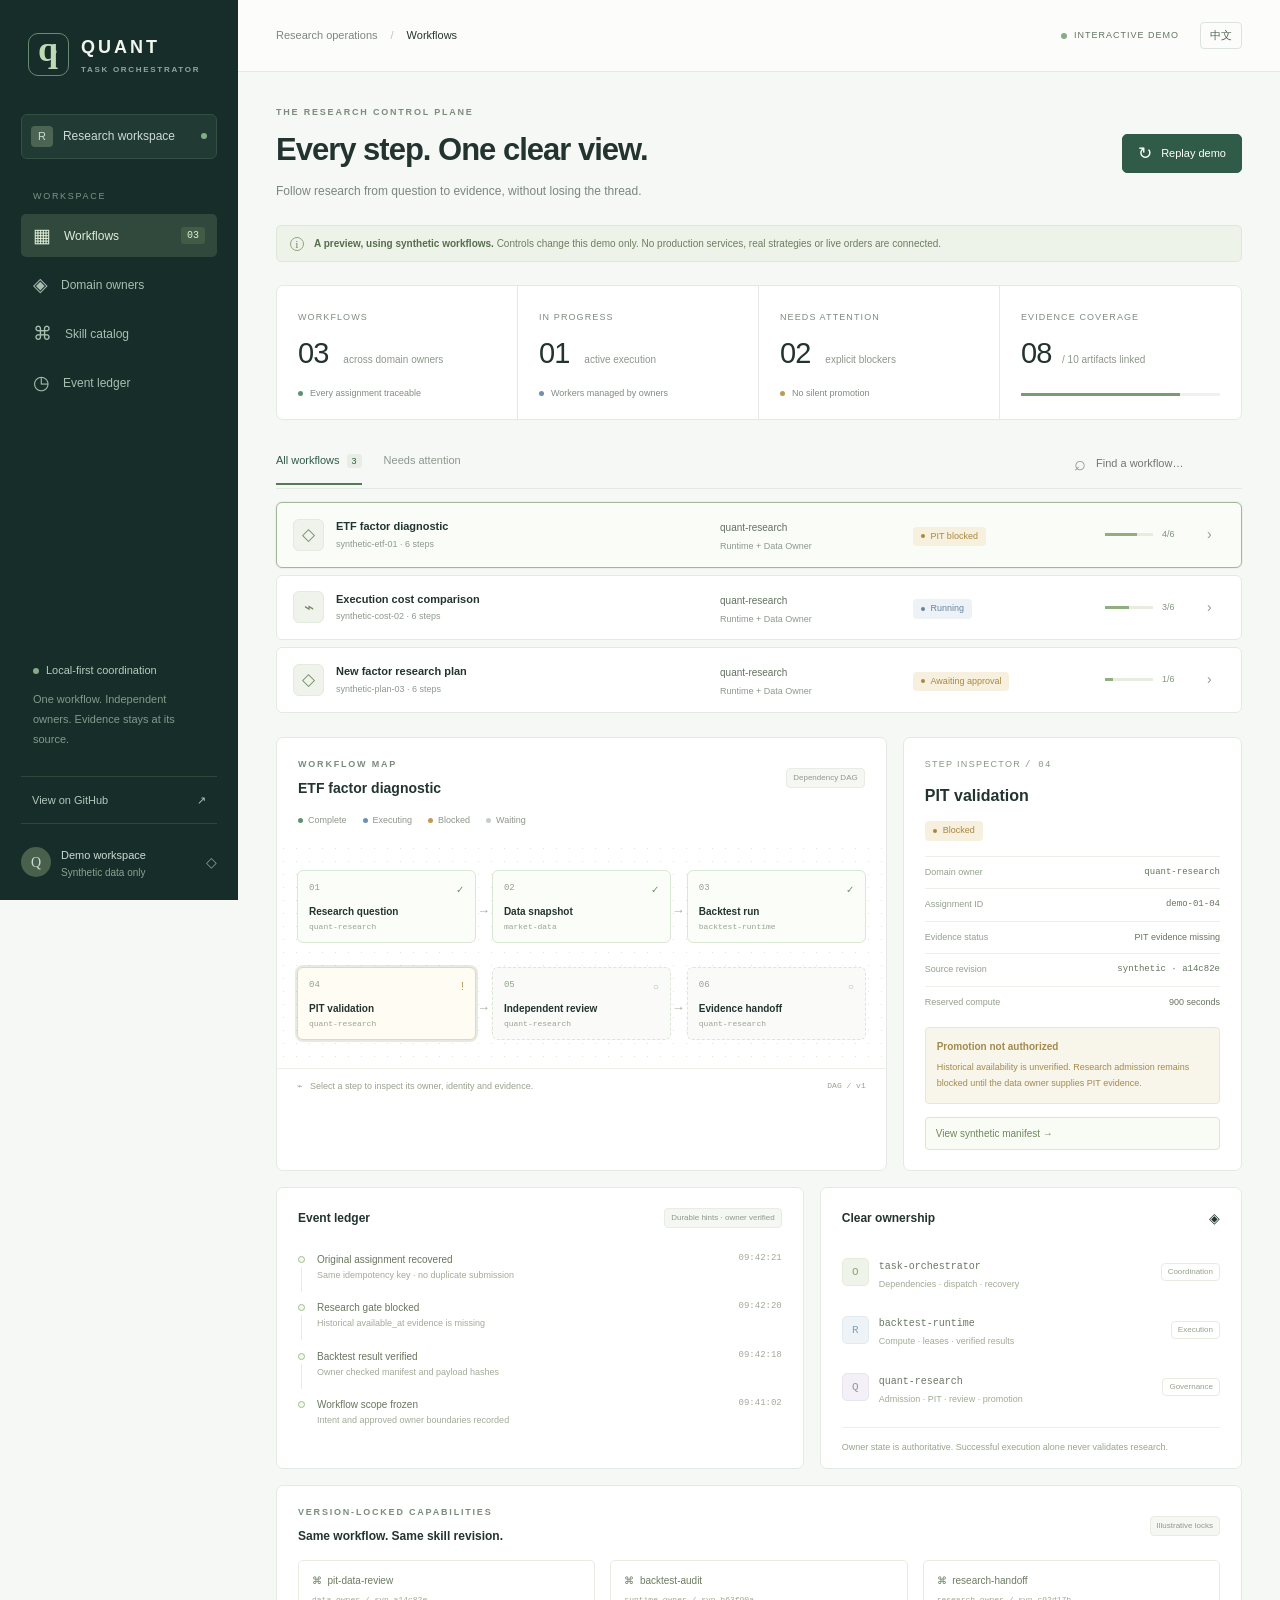
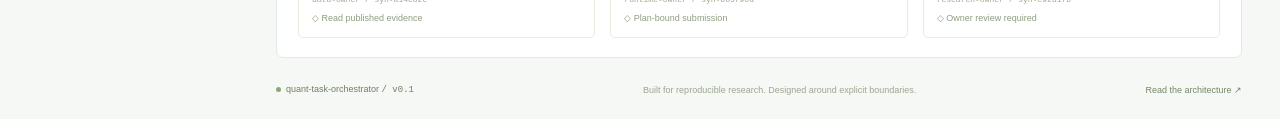
==== site/index.html @ dae25fa4 "feat: add owner-aware research workflow coordinator and interactive demo" ====
<!doctype html>
<html lang="en">
  <head>
    <meta charset="utf-8" />
    <meta name="viewport" content="width=device-width, initial-scale=1" />
    <meta
      name="description"
      content="A synthetic interactive demo of owner-aware quantitative research workflow coordination."
    />
    <title>Quant Task Orchestrator · Research Operations</title>
    <link rel="icon" href="favicon.svg" type="image/svg+xml" />
    <link rel="stylesheet" href="styles.css" />
    <script src="locales.js" defer></script>
    <script src="demo-data.js" defer></script>
    <script src="app.js" defer></script>
  </head>
  <body>
    <a class="skip" href="#main" data-i18n="skip">Skip to workflows</a>
    <aside class="sidebar">
      <a class="brand" href="./"
        ><span class="brand-icon">q<span>·</span></span
        ><span>QUANT<span class="brand-sub">TASK ORCHESTRATOR</span></span></a
      >
      <div class="workspace">
        <span class="workspace-icon">R</span>
        <div data-i18n="workspace">Research workspace</div>
        <span class="tiny-dot"></span>
      </div>
      <div class="nav-label" data-i18n="workspaceLabel">WORKSPACE</div>
      <nav aria-label="Workspace">
        <a class="nav-item active" href="#workflows"
          ><span>▦</span><span data-i18n="workflows">Workflows</span
          ><span class="nav-count">03</span></a
        ><a class="nav-item" href="#owners"
          ><span>◈</span><span data-i18n="owners">Domain owners</span></a
        ><a class="nav-item" href="#skills"
          ><span>⌘</span><span data-i18n="skills">Skill catalog</span></a
        ><a class="nav-item" href="#activity"
          ><span>◷</span><span data-i18n="activity">Event ledger</span></a
        >
      </nav>
      <div class="sidebar-note">
        <span class="status-dot"></span
        ><span data-i18n="localFirst">Local-first coordination</span>
        <p data-i18n="boundary">
          One workflow. Independent owners. Evidence stays at its source.
        </p>
      </div>
      <a
        class="source-link"
        href="https://github.com/runchengxie/quant-task-orchestrator"
        target="_blank"
        rel="noopener"
        ><span data-i18n="source">View on GitHub</span><span>↗</span></a
      >
      <div class="profile">
        <span class="avatar">Q</span>
        <div>
          <strong data-i18n="demoWorkspace">Demo workspace</strong
          ><small data-i18n="syntheticOnly">Synthetic data only</small>
        </div>
        <span>◇</span>
      </div>
    </aside>
    <main id="main">
      <header class="topbar">
        <div>
          <span class="breadcrumb" data-i18n="researchOps"
            >Research operations</span
          ><span class="separator">/</span
          ><span data-i18n="workflows">Workflows</span>
        </div>
        <div class="top-actions">
          <span class="demo-pill"
            ><span class="status-dot"></span
            ><span data-i18n="interactiveDemo">INTERACTIVE DEMO</span></span
          ><button id="language" class="language" aria-label="Switch language">
            中文
          </button>
        </div>
      </header>
      <div class="content">
        <section class="page-heading">
          <div>
            <div class="eyebrow" data-i18n="controlPlane">
              THE RESEARCH CONTROL PLANE
            </div>
            <h1 data-i18n="heading">Every step. One clear view.</h1>
            <p data-i18n="subtitle">
              Follow research from question to evidence, without losing the
              thread.
            </p>
          </div>
          <button id="replay" class="primary">
            <span>↻</span> <span data-i18n="replay">Replay demo</span>
          </button>
        </section>
        <div class="notice">
          <span class="notice-icon">i</span>
          <p>
            <strong data-i18n="demoNotice"
              >A preview, using synthetic workflows.</strong
            >
            <span data-i18n="demoExplanation"
              >Controls change this demo only. No production services, real
              strategies or live orders are connected.</span
            >
          </p>
        </div>
        <section class="metrics" aria-label="Workflow overview">
          <article>
            <span data-i18n="totalWorkflows">WORKFLOWS</span>
            <div>
              03 <small data-i18n="acrossOwners">across domain owners</small>
            </div>
            <div class="metric-line">
              <i class="teal"></i
              ><span data-i18n="tracked">Every assignment traceable</span>
            </div>
          </article>
          <article>
            <span data-i18n="running">IN PROGRESS</span>
            <div id="running-count">
              01 <small data-i18n="activeExecution">active execution</small>
            </div>
            <div class="metric-line">
              <i class="blue"></i
              ><span data-i18n="ownerManaged">Workers managed by owners</span>
            </div>
          </article>
          <article>
            <span data-i18n="needsAttention">NEEDS ATTENTION</span>
            <div id="attention-count">
              02 <small data-i18n="explicitBlockers">explicit blockers</small>
            </div>
            <div class="metric-line">
              <i class="amber"></i
              ><span data-i18n="noSilent">No silent promotion</span>
            </div>
          </article>
          <article>
            <span data-i18n="evidenceLinks">EVIDENCE COVERAGE</span>
            <div>
              08<small>
                / 10
                <span data-i18n="linkedArtifacts">artifacts linked</span></small
              >
            </div>
            <div class="mini-progress"><span></span></div>
          </article>
        </section>
        <section id="workflows" class="workflow-section">
          <div class="section-heading">
            <div class="tabs">
              <button class="tab active" data-filter="all">
                <span data-i18n="allWorkflows">All workflows</span
                ><b>3</b></button
              ><button
                class="tab"
                data-filter="attention"
                data-i18n="attention"
              >
                Needs attention
              </button>
            </div>
            <label class="search"
              ><span>⌕</span
              ><input
                id="search"
                type="search"
                data-placeholder="search"
                placeholder="Find a workflow…"
                aria-label="Find a workflow"
            /></label>
          </div>
          <div id="workflow-list" class="workflow-list"></div>
        </section>
        <section class="detail-grid" aria-label="Selected workflow">
          <article class="panel graph-panel">
            <div class="panel-heading">
              <div>
                <div class="eyebrow" data-i18n="workflowMap">WORKFLOW MAP</div>
                <h2 id="map-title"></h2>
              </div>
              <span class="subtle-tag" data-i18n="dependencyDag"
                >Dependency DAG</span
              >
            </div>
            <div class="graph-legend">
              <span
                ><i class="teal"></i
                ><span data-i18n="complete">Complete</span></span
              ><span
                ><i class="blue"></i
                ><span data-i18n="executing">Executing</span></span
              ><span
                ><i class="amber"></i
                ><span data-i18n="blocked">Blocked</span></span
              ><span
                ><i class="gray"></i
                ><span data-i18n="waiting">Waiting</span></span
              >
            </div>
            <div id="graph" class="graph"></div>
            <div class="graph-footer">
              <span>⌁</span>
              <p data-i18n="mapHint">
                Select a step to inspect its owner, identity and evidence.
              </p>
              <span class="mono">DAG / v1</span>
            </div>
          </article>
          <article
            id="step-detail"
            class="panel inspector"
            aria-live="polite"
          ></article>
        </section>
        <section class="bottom-grid">
          <article id="activity" class="panel ledger">
            <div class="panel-heading">
              <h2 data-i18n="recentEvents">Event ledger</h2>
              <span class="subtle-tag" data-i18n="durableHints"
                >Durable hints · owner verified</span
              >
            </div>
            <div id="events"></div>
          </article>
          <article id="owners" class="panel owner-panel">
            <div class="panel-heading">
              <h2 data-i18n="ownership">Clear ownership</h2>
              <span>◈</span>
            </div>
            <div class="owner">
              <span class="owner-icon">O</span>
              <div>
                <strong>task-orchestrator</strong
                ><small data-i18n="orchestratorRole"
                  >Dependencies · dispatch · recovery</small
                >
              </div>
              <span class="owner-badge" data-i18n="coordination"
                >Coordination</span
              >
            </div>
            <div class="owner">
              <span class="owner-icon blue-icon">R</span>
              <div>
                <strong>backtest-runtime</strong
                ><small data-i18n="runtimeRole"
                  >Compute · leases · verified results</small
                >
              </div>
              <span class="owner-badge" data-i18n="execution">Execution</span>
            </div>
            <div class="owner">
              <span class="owner-icon purple-icon">Q</span>
              <div>
                <strong>quant-research</strong
                ><small data-i18n="researchRole"
                  >Admission · PIT · review · promotion</small
                >
              </div>
              <span class="owner-badge" data-i18n="governance">Governance</span>
            </div>
            <p class="owner-footnote" data-i18n="ownerTruth">
              Owner state is authoritative. Successful execution alone never
              validates research.
            </p>
          </article>
        </section>
        <section id="skills" class="panel skill-panel">
          <div class="panel-heading">
            <div>
              <div class="eyebrow" data-i18n="versionLocked">
                VERSION-LOCKED CAPABILITIES
              </div>
              <h2 data-i18n="skillTitle">
                Same workflow. Same skill revision.
              </h2>
            </div>
            <span class="subtle-tag" data-i18n="syntheticLocks"
              >Illustrative locks</span
            >
          </div>
          <div id="skill-list" class="skill-list"></div>
        </section>
        <footer>
          <span
            ><span class="footer-dot"></span>quant-task-orchestrator
            <span class="mono">/ v0.1</span></span
          ><span data-i18n="footer"
            >Built for reproducible research. Designed around explicit
            boundaries.</span
          ><a
            href="https://github.com/runchengxie/quant-task-orchestrator/blob/main/docs/architecture.md"
            data-i18n="readArchitecture"
            >Read the architecture ↗</a
          >
        </footer>
      </div>
    </main>
    <div id="toast" class="toast" role="status" aria-live="polite"></div>
  </body>
</html>
---- site/styles.css ----
:root {
  --ink: #233430;
  --muted: #7b8681;
  --line: #e5e9e5;
  --green: #34705e;
  --pale: #edf5ee;
  --amber: #a87828;
  --blue: #4d7da0;
  --sidebar: #172d29;
}
* {
  box-sizing: border-box;
}
html {
  scroll-behavior: smooth;
  scroll-padding-top: 30px;
}
body {
  margin: 0;
  background: #f6f8f5;
  color: var(--ink);
  font:
    14px/1.5 -apple-system,
    BlinkMacSystemFont,
    "Segoe UI",
    sans-serif;
}
button,
input {
  font: inherit;
}
button,
a,
input {
  outline-offset: 4px;
}
button {
  cursor: pointer;
}
a {
  color: inherit;
  text-decoration: none;
}
.skip {
  position: absolute;
  left: 10px;
  top: -100px;
  z-index: 20;
  background: white;
  padding: 10px;
}
.skip:focus {
  top: 10px;
}
.sidebar {
  position: fixed;
  inset: 0 auto 0 0;
  width: 238px;
  background: var(--sidebar);
  color: #cedbd5;
  padding: 33px 21px 0;
  display: flex;
  flex-direction: column;
}
.brand {
  display: flex;
  gap: 12px;
  align-items: center;
  margin: 0 7px 38px;
  font-size: 18px;
  font-weight: 650;
  letter-spacing: 3px;
  color: #f1f5ee;
}
.brand-icon {
  border: 1px solid #668b72;
  border-radius: 10px;
  width: 41px;
  height: 43px;
  font-family: Georgia, serif;
  font-size: 36px;
  line-height: 31px;
  text-align: center;
  color: #bddab7;
  letter-spacing: -7px;
  padding-right: 8px;
}
.brand-icon span {
  font-size: 27px;
}
.brand-sub {
  display: block;
  font-size: 8px;
  letter-spacing: 1.7px;
  margin-top: 3px;
  color: #91a79b;
}
.workspace {
  display: flex;
  align-items: center;
  gap: 10px;
  background: #213a33;
  border: 1px solid #345044;
  border-radius: 6px;
  padding: 11px 9px;
  font-size: 12px;
}
.workspace-icon {
  background: #4c6552;
  border-radius: 4px;
  padding: 2px 7px;
  font-size: 11px;
}
.tiny-dot,
.status-dot {
  height: 6px;
  width: 6px;
  border-radius: 50%;
  background: #86ac85;
  display: inline-block;
}
.tiny-dot {
  margin-left: auto;
}
.nav-label {
  font-size: 9px;
  letter-spacing: 1.7px;
  color: #7b9486;
  margin: 31px 12px 11px;
}
.nav-item {
  display: flex;
  align-items: center;
  gap: 13px;
  padding: 12px;
  border-radius: 5px;
  font-size: 12px;
  color: #a9beb1;
  margin-bottom: 6px;
}
.nav-item > span:first-child {
  font-size: 19px;
  line-height: 1;
}
.nav-item.active {
  background: #30493c;
  color: #e0eed9;
}
.nav-item:hover {
  background: #2a4238;
}
.nav-count {
  margin-left: auto;
  font-size: 10px;
  font-family: monospace;
  background: #405c45;
  padding: 1px 6px;
  border-radius: 3px;
}
.sidebar-note {
  margin-top: auto;
  padding: 28px 12px 15px;
  font-size: 11px;
  color: #b6cbbb;
}
.sidebar-note > .status-dot {
  margin-right: 7px;
}
.sidebar-note p {
  font-size: 11px;
  color: #809b8b;
  line-height: 1.8;
  margin-top: 12px;
}
.source-link {
  display: flex;
  justify-content: space-between;
  color: #b4c7bb;
  padding: 15px 11px;
  font-size: 11px;
  border-top: 1px solid #30463a;
}
.profile {
  display: flex;
  align-items: center;
  gap: 10px;
  padding: 20px 0;
  border-top: 1px solid #30463a;
}
.avatar {
  display: grid;
  place-items: center;
  background: #49604c;
  border-radius: 50%;
  width: 30px;
  height: 30px;
  font-family: Georgia, serif;
}
.profile strong {
  font-size: 11px;
  font-weight: 500;
}
.profile small {
  display: block;
  font-size: 10px;
  color: #8aa190;
}
.profile > span:last-child {
  margin-left: auto;
  color: #8aa190;
}
main {
  margin-left: 238px;
}
.topbar {
  height: 72px;
  background: #fcfdfb;
  border-bottom: 1px solid var(--line);
  display: flex;
  align-items: center;
  justify-content: space-between;
  padding: 0 38px;
  font-size: 11px;
}
.breadcrumb {
  color: var(--muted);
}
.separator {
  color: #bfc6bf;
  margin: 0 13px;
}
.top-actions {
  display: flex;
  align-items: center;
  gap: 21px;
}
.demo-pill {
  display: flex;
  align-items: center;
  gap: 7px;
  color: #617363;
  letter-spacing: 1px;
  font-size: 9px;
}
.language {
  border: 1px solid #dce3da;
  border-radius: 4px;
  background: transparent;
  font-size: 11px;
  padding: 4px 9px;
  color: #526353;
}
.content {
  padding: 34px 38px 0;
  max-width: 1640px;
  margin: auto;
}
.page-heading {
  display: flex;
  align-items: center;
  justify-content: space-between;
}
.eyebrow {
  font-size: 9px;
  letter-spacing: 1.8px;
  font-weight: 600;
  color: #7b8c7c;
  margin-bottom: 7px;
}
h1 {
  font-size: 31px;
  font-weight: 550;
  letter-spacing: -1px;
  margin: 0 0 9px;
}
h2 {
  font-size: 14px;
  font-weight: 600;
  margin: 0;
}
.page-heading p {
  margin: 0;
  color: var(--muted);
  font-size: 12px;
}
.primary {
  background: #305b48;
  border: 1px solid #305b48;
  color: white;
  border-radius: 5px;
  padding: 10px 15px;
  font-size: 11px;
  display: flex;
  gap: 9px;
  align-items: center;
}
.primary:hover {
  background: #204733;
}
.primary > span:first-child {
  font-size: 17px;
  line-height: 1;
}
.notice {
  display: flex;
  align-items: center;
  gap: 10px;
  background: #edf3e9;
  border: 1px solid #dfe8d8;
  border-radius: 5px;
  margin: 25px 0 23px;
  padding: 10px 13px;
  font-size: 10px;
  color: #6d7d60;
}
.notice p {
  margin: 0;
}
.notice strong {
  font-weight: 600;
  color: #566d4b;
}
.notice-icon {
  border: 1px solid #90a47f;
  border-radius: 50%;
  height: 14px;
  min-width: 14px;
  text-align: center;
  font-family: Georgia, serif;
  line-height: 13px;
}
.metrics {
  display: grid;
  grid-template-columns: repeat(4, 1fr);
  border: 1px solid var(--line);
  background: #fff;
  border-radius: 7px;
  margin-bottom: 28px;
  box-shadow: 0 2px 3px #20321f02;
}
.metrics article {
  padding: 19px 21px;
  border-right: 1px solid var(--line);
}
.metrics article:last-child {
  border: 0;
}
.metrics article > span {
  font-size: 9px;
  color: #7e8c81;
  letter-spacing: 1.1px;
}
.metrics article > div:nth-child(2) {
  font-size: 29px;
  letter-spacing: -1px;
  font-weight: 500;
  margin: 6px 0 11px;
}
.metrics small {
  font-size: 10px;
  letter-spacing: 0;
  font-weight: 400;
  color: #8c968c;
  margin-left: 8px;
}
.metric-line {
  display: flex;
  align-items: center;
  gap: 7px;
  font-size: 9px;
  color: #7f8c80;
}
i.teal,
i.blue,
i.amber,
i.gray {
  width: 5px;
  height: 5px;
  border-radius: 50%;
  display: inline-block;
  flex-shrink: 0;
}
.teal {
  background: #5d9277;
}
.blue {
  background: #6d91af;
}
.amber {
  background: #c09a4d;
}
.gray {
  background: #c5cec4;
}
.mini-progress {
  height: 3px;
  background: #eef1ec;
  margin-top: 17px;
}
.mini-progress span {
  display: block;
  width: 80%;
  background: #799b72;
  height: 100%;
}
.section-heading {
  display: flex;
  align-items: center;
  justify-content: space-between;
  border-bottom: 1px solid var(--line);
  margin-bottom: 13px;
}
.tabs {
  display: flex;
  gap: 22px;
}
.tab {
  border: 0;
  background: none;
  padding: 0 0 15px;
  color: #8c968d;
  font-size: 11px;
  position: relative;
}
.tab.active {
  color: #305b48;
}
.tab.active:after {
  content: "";
  height: 2px;
  background: #547b55;
  position: absolute;
  bottom: -1px;
  left: 0;
  right: 0;
}
.tab b {
  font-size: 9px;
  font-weight: 500;
  background: #e8eee3;
  padding: 2px 5px;
  border-radius: 3px;
  margin-left: 7px;
}
.search {
  display: flex;
  gap: 8px;
  align-items: center;
  color: #89988c;
  margin-bottom: 10px;
}
.search > span {
  font-size: 20px;
}
.search input {
  background: transparent;
  border: 0;
  font-size: 11px;
  width: 148px;
  color: var(--ink);
}
.workflow-list {
  display: grid;
  gap: 7px;
}
.workflow-row {
  width: 100%;
  display: grid;
  grid-template-columns: 2.3fr 1fr 1fr 90px 18px;
  gap: 12px;
  text-align: left;
  align-items: center;
  background: #fff;
  border: 1px solid var(--line);
  border-radius: 6px;
  padding: 13px 16px;
  color: var(--ink);
}
.workflow-row.selected {
  border-color: #a3b79a;
  background: #fafcf8;
  box-shadow: 0 0 0 1px #a3b79a20;
}
.workflow-name {
  display: flex;
  gap: 12px;
  align-items: center;
}
.workflow-symbol {
  display: grid;
  place-items: center;
  background: #eff3ec;
  color: #6f8e63;
  width: 31px;
  height: 32px;
  border: 1px solid #e3eade;
  border-radius: 6px;
  font-size: 17px;
}
.workflow-name strong {
  font-weight: 550;
  font-size: 11px;
  display: block;
}
.workflow-name small,
.row-owner small {
  display: block;
  color: #8c998d;
  font-size: 9px;
  margin-top: 3px;
}
.row-owner > span {
  font-size: 10px;
  color: #627160;
}
.pill {
  font-size: 9px;
  display: inline-flex;
  align-items: center;
  gap: 6px;
  padding: 3px 8px;
  border-radius: 4px;
  white-space: nowrap;
}
.pill:before {
  content: "";
  width: 4px;
  height: 4px;
  border-radius: 50%;
  background: currentColor;
}
.pill.running {
  background: #edf2f7;
  color: #6485a0;
}
.pill.blocked {
  background: #f7f0df;
  color: #a9873e;
}
.pill.waiting {
  background: #f0f2ee;
  color: #879382;
}
.pill.complete {
  background: #eaf3e9;
  color: #6a9365;
}
.row-progress {
  display: flex;
  align-items: center;
  gap: 9px;
  font-size: 9px;
  color: #84947f;
}
.row-progress .track {
  width: 48px;
  height: 3px;
  background: #e7ece1;
}
.row-progress .track > span {
  display: block;
  height: 100%;
  background: #92ad80;
}
.arrow {
  color: #93a08d;
}
.detail-grid {
  display: grid;
  grid-template-columns: minmax(0, 1.8fr) minmax(270px, 1fr);
  gap: 16px;
  margin-top: 24px;
}
.panel {
  background: #fff;
  border: 1px solid var(--line);
  border-radius: 7px;
  overflow: hidden;
}
.panel-heading {
  display: flex;
  align-items: center;
  justify-content: space-between;
  padding: 20px 21px 15px;
  gap: 10px;
}
.subtle-tag {
  font-size: 8px;
  color: #8e9a8e;
  background: #f5f7f2;
  border: 1px solid #e8ece4;
  border-radius: 4px;
  padding: 3px 6px;
  white-space: nowrap;
}
.graph-legend {
  display: flex;
  gap: 16px;
  padding: 0 21px;
  font-size: 9px;
  color: #8b9788;
}
.graph-legend > span {
  display: flex;
  align-items: center;
  gap: 5px;
}
.graph {
  padding: 28px 20px;
  min-height: 224px;
  display: grid;
  grid-template-columns: repeat(3, minmax(0, 1fr));
  gap: 24px 16px;
  background-image: radial-gradient(#dfe6da 0.65px, transparent 0.65px);
  background-size: 13px 13px;
  margin-top: 14px;
  position: relative;
}
.node {
  border: 1px solid #dce6d6;
  background: #fbfdf9;
  border-radius: 6px;
  padding: 11px;
  text-align: left;
  position: relative;
  min-width: 0;
  color: var(--ink);
}
.node:after {
  position: absolute;
  content: "→";
  right: -15px;
  top: 30px;
  color: #9eaf99;
  font-size: 13px;
}
.node:nth-child(3n):after,
.node:last-child:after {
  display: none;
}
.node.selected {
  box-shadow: 0 0 0 2px #78976c30;
  border-color: #91ad82;
}
.node .node-top {
  display: flex;
  justify-content: space-between;
  align-items: center;
  font-size: 9px;
  color: #93a28d;
  margin-bottom: 7px;
}
.node strong {
  font-size: 10px;
  font-weight: 550;
  display: block;
  margin-bottom: 3px;
  white-space: nowrap;
  overflow: hidden;
  text-overflow: ellipsis;
}
.node small {
  font:
    8px ui-monospace,
    monospace;
  color: #99a391;
  display: block;
  overflow-wrap: anywhere;
}
.node.blocked {
  background: #fffcf4;
  border-color: #e8d8af;
}
.node.running {
  background: #f7fafc;
  border-color: #bbcddd;
}
.node.waiting {
  background: #fafbf8;
  border-style: dashed;
}
.node-state {
  font-size: 10px;
  color: #6e9563;
}
.node.blocked .node-state {
  color: #b2944c;
}
.node.running .node-state {
  color: #7499b5;
}
.node.waiting .node-state {
  color: #adb7a6;
}
.graph-footer {
  border-top: 1px solid #edf0e9;
  padding: 11px 20px;
  display: flex;
  gap: 8px;
  align-items: center;
  color: #99a28f;
  font-size: 9px;
}
.graph-footer p {
  margin: 0;
}
.graph-footer .mono {
  margin-left: auto;
  white-space: nowrap;
  font-size: 8px;
}
.mono {
  font-family: ui-monospace, SFMono-Regular, Consolas, monospace;
}
.inspector {
  padding: 20px 21px;
}
.inspector-label {
  font-size: 9px;
  letter-spacing: 1.3px;
  color: #8a9784;
  margin-bottom: 12px;
}
.inspector h2 {
  font-size: 16px;
  margin-bottom: 10px;
}
.inspector .pill {
  margin-bottom: 15px;
}
.definition {
  display: flex;
  justify-content: space-between;
  gap: 12px;
  font-size: 9px;
  color: #92a08d;
  border-top: 1px solid #edf0e8;
  padding: 9px 0;
}
.definition strong {
  font-size: 9px;
  color: #64745f;
  font-weight: 500;
  text-align: right;
  overflow-wrap: anywhere;
  max-width: 65%;
}
.evidence-box {
  background: #f8f5ea;
  border: 1px solid #eee5cc;
  border-radius: 4px;
  padding: 11px;
  margin-top: 9px;
  font-size: 10px;
  color: #a38a4e;
}
.evidence-box strong {
  font-size: 10px;
  font-weight: 600;
  display: block;
  margin-bottom: 5px;
}
.evidence-box p {
  margin: 0;
  font-size: 9px;
  line-height: 1.8;
}
.inspector-action {
  width: 100%;
  background: #f9fbf5;
  border: 1px solid #dbe5d3;
  border-radius: 4px;
  padding: 8px 10px;
  color: #6f885c;
  font-size: 10px;
  text-align: left;
  margin-top: 13px;
}
.inspector-action:disabled {
  cursor: default;
  color: #9aa68f;
  background: #fafbf8;
}
.bottom-grid {
  display: grid;
  grid-template-columns: 1.25fr 1fr;
  gap: 16px;
  margin-top: 16px;
}
.ledger .panel-heading h2,
.owner-panel h2 {
  font-size: 12px;
}
.ledger {
  padding-bottom: 11px;
}
.event {
  display: flex;
  gap: 12px;
  padding: 9px 21px;
  font-size: 10px;
  position: relative;
}
.event-marker {
  width: 7px;
  height: 7px;
  border: 1px solid #9fbb8c;
  background: #f5faf0;
  border-radius: 50%;
  margin-top: 4px;
  flex-shrink: 0;
}
.event:not(:last-child) .event-marker:after {
  position: absolute;
  content: "";
  height: 25px;
  width: 1px;
  background: #e8eee2;
  top: 24px;
  left: 24px;
}
.event div {
  flex: 1;
}
.event strong {
  font-weight: 500;
  color: #68765e;
  display: block;
}
.event small {
  font-size: 9px;
  color: #a2ab97;
}
.event time {
  font-size: 9px;
  color: #a2ab97;
  white-space: nowrap;
}
.owner-panel {
  padding-bottom: 10px;
}
.owner {
  display: flex;
  gap: 10px;
  align-items: center;
  padding: 10px 21px;
}
.owner-icon {
  display: grid;
  place-items: center;
  background: #eff4ea;
  border: 1px solid #e3ebdb;
  border-radius: 5px;
  color: #8ba275;
  width: 27px;
  height: 28px;
  font:
    11px ui-monospace,
    monospace;
}
.blue-icon {
  background: #edf3f7;
  color: #83a1b7;
  border-color: #e1eaf1;
}
.purple-icon {
  background: #f3f0f7;
  color: #9c8fae;
  border-color: #e9e3ef;
}
.owner strong {
  font:
    10px ui-monospace,
    monospace;
  color: #687963;
}
.owner small {
  display: block;
  font-size: 9px;
  color: #a0ab94;
  margin-top: 3px;
}
.owner-badge {
  margin-left: auto;
  font-size: 8px;
  color: #97a18e;
  border: 1px solid #e7ecdf;
  border-radius: 4px;
  padding: 2px 6px;
}
.owner-footnote {
  margin: 11px 21px 3px;
  font-size: 9px;
  color: #98a58c;
  line-height: 1.7;
  border-top: 1px solid #edf0e7;
  padding-top: 12px;
}
.skill-panel {
  margin-top: 16px;
}
.skill-panel h2 {
  font-size: 12px;
}
.skill-list {
  display: grid;
  grid-template-columns: repeat(3, 1fr);
  padding: 0 21px 19px;
  gap: 15px;
}
.skill {
  padding: 12px 13px;
  border: 1px solid #e7ecdf;
  border-radius: 5px;
  font-size: 10px;
  display: grid;
  gap: 6px;
}
.skill strong {
  font-size: 10px;
  color: #6c7c61;
  font-weight: 500;
}
.skill .mono {
  font-size: 8px;
  color: #9da98f;
}
.skill span:last-child {
  font-size: 9px;
  color: #8f9d81;
}
footer {
  display: flex;
  align-items: center;
  justify-content: space-between;
  gap: 15px;
  font-size: 9px;
  color: #9ba68f;
  padding: 25px 0 23px;
}
footer > span:first-child {
  color: #6e8061;
}
.footer-dot {
  display: inline-block;
  width: 5px;
  height: 5px;
  border-radius: 50%;
  background: #8ca87a;
  margin-right: 5px;
}
footer a {
  color: #738866;
}
.toast {
  position: fixed;
  bottom: 25px;
  left: calc(50% + 100px);
  transform: translateX(-50%);
  background: #244536;
  color: #e1efdb;
  border: 1px solid #62885b;
  border-radius: 6px;
  padding: 12px 22px;
  font-size: 12px;
  box-shadow: 0 8px 30px #102f2920;
  opacity: 0;
  pointer-events: none;
  transition: opacity 0.2s;
  max-width: 80vw;
}
.toast.visible {
  opacity: 1;
}
.empty {
  padding: 25px;
  color: #94a18c;
  font-size: 12px;
}
.tab:hover,
.language:hover {
  color: #31583f;
}
button:focus-visible,
a:focus-visible,
input:focus-visible {
  outline: 2px solid #729564;
}
@media (min-width: 1550px) {
  .content {
    padding-top: 45px;
  }
  .graph {
    min-height: 250px;
    gap: 25px;
  }
  .workflow-row {
    padding: 16px 20px;
  }
  .notice {
    font-size: 11px;
  }
  .metrics article {
    padding: 24px;
  }
}
@media (max-width: 1150px) {
  .sidebar {
    width: 205px;
    padding-left: 15px;
    padding-right: 15px;
  }
  main {
    margin-left: 205px;
  }
  .content {
    padding: 28px 24px 0;
  }
  .topbar {
    padding: 0 24px;
  }
  .detail-grid {
    grid-template-columns: minmax(0, 1.5fr) minmax(245px, 1fr);
  }
  .metrics article {
    padding: 16px 14px;
  }
  .metrics small {
    display: block;
    margin-left: 0;
    font-size: 9px;
  }
  .workflow-row {
    grid-template-columns: 2fr 1fr 85px 15px;
  }
  .row-owner {
    display: none;
  }
  .graph {
    gap: 18px 10px;
    padding: 23px 14px;
  }
  .node {
    padding: 9px;
  }
  .node:after {
    right: -10px;
  }
  .node strong {
    font-size: 9px;
  }
  .bottom-grid {
    grid-template-columns: 1.1fr 1fr;
  }
  .owner {
    padding: 10px 16px;
  }
  .owner-badge {
    display: none;
  }
  footer > span:nth-child(2) {
    display: none;
  }
}
@media (max-width: 850px) {
  .sidebar {
    width: 70px;
    padding: 22px 10px;
  }
  .brand {
    margin: 0 4px 26px;
  }
  .brand > span:last-child,
  .workspace,
  .nav-label,
  .nav-item > span:not(:first-child),
  .sidebar-note,
  .source-link,
  .profile {
    display: none;
  }
  .nav-item {
    justify-content: center;
    padding: 12px;
  }
  .sidebar nav {
    margin-top: 10px;
  }
  main {
    margin-left: 70px;
  }
  .detail-grid,
  .bottom-grid {
    grid-template-columns: 1fr;
  }
  .graph {
    min-height: 245px;
  }
  .node strong {
    font-size: 11px;
  }
  .inspector {
    min-height: 270px;
  }
  .skill-list {
    grid-template-columns: 1fr;
  }
  .page-heading h1 {
    font-size: 27px;
  }
  .page-heading {
    gap: 14px;
  }
  .page-heading .primary {
    white-space: nowrap;
  }
  .demo-pill {
    font-size: 8px;
  }
  .toast {
    left: calc(50% + 35px);
  }
}
@media (max-width: 560px) {
  .sidebar {
    display: none;
  }
  main {
    margin-left: 0;
  }
  .topbar {
    padding: 0 17px;
    height: 59px;
  }
  .topbar .breadcrumb,
  .topbar .separator {
    display: none;
  }
  .content {
    padding: 25px 15px 0;
  }
  .page-heading {
    align-items: flex-start;
  }
  .page-heading h1 {
    font-size: 24px;
  }
  .page-heading p {
    font-size: 11px;
    max-width: 260px;
  }
  .page-heading .primary {
    padding: 9px;
    font-size: 0;
  }
  .page-heading .primary > span:first-child {
    font-size: 21px;
  }
  .metrics {
    grid-template-columns: repeat(2, 1fr);
  }
  .metrics article:nth-child(2) {
    border: 0;
  }
  .metrics article:nth-child(-n + 2) {
    border-bottom: 1px solid var(--line);
  }
  .metrics article {
    padding: 14px;
  }
  .metrics article > div:nth-child(2) {
    font-size: 25px;
  }
  .metrics small {
    font-size: 9px;
  }
  .tabs {
    gap: 14px;
  }
  .tab {
    font-size: 10px;
  }
  .search input {
    width: 100px;
    font-size: 10px;
  }
  .workflow-row {
    grid-template-columns: 1fr 85px 12px;
    gap: 7px;
    padding: 11px;
  }
  .row-progress {
    display: none;
  }
  .workflow-name {
    gap: 8px;
  }
  .workflow-name strong {
    font-size: 10px;
  }
  .workflow-symbol {
    width: 26px;
    height: 29px;
    flex-shrink: 0;
  }
  .notice {
    align-items: flex-start;
    font-size: 9px;
    line-height: 1.8;
  }
  .notice-icon {
    margin-top: 3px;
  }
  .graph {
    padding: 22px 12px;
    gap: 17px 10px;
  }
  .node {
    padding: 8px;
  }
  .node strong {
    font-size: 9px;
  }
  .node small {
    font-size: 7px;
  }
  .graph-footer .mono {
    display: none;
  }
  .graph-legend {
    gap: 13px;
  }
  .panel-heading {
    padding: 18px 17px 13px;
  }
  .graph-panel .subtle-tag {
    font-size: 7px;
  }
  footer {
    align-items: flex-start;
    font-size: 8px;
  }
  .toast {
    left: 50%;
    font-size: 10px;
  }
  .skill-list {
    padding-left: 17px;
    padding-right: 17px;
  }
}
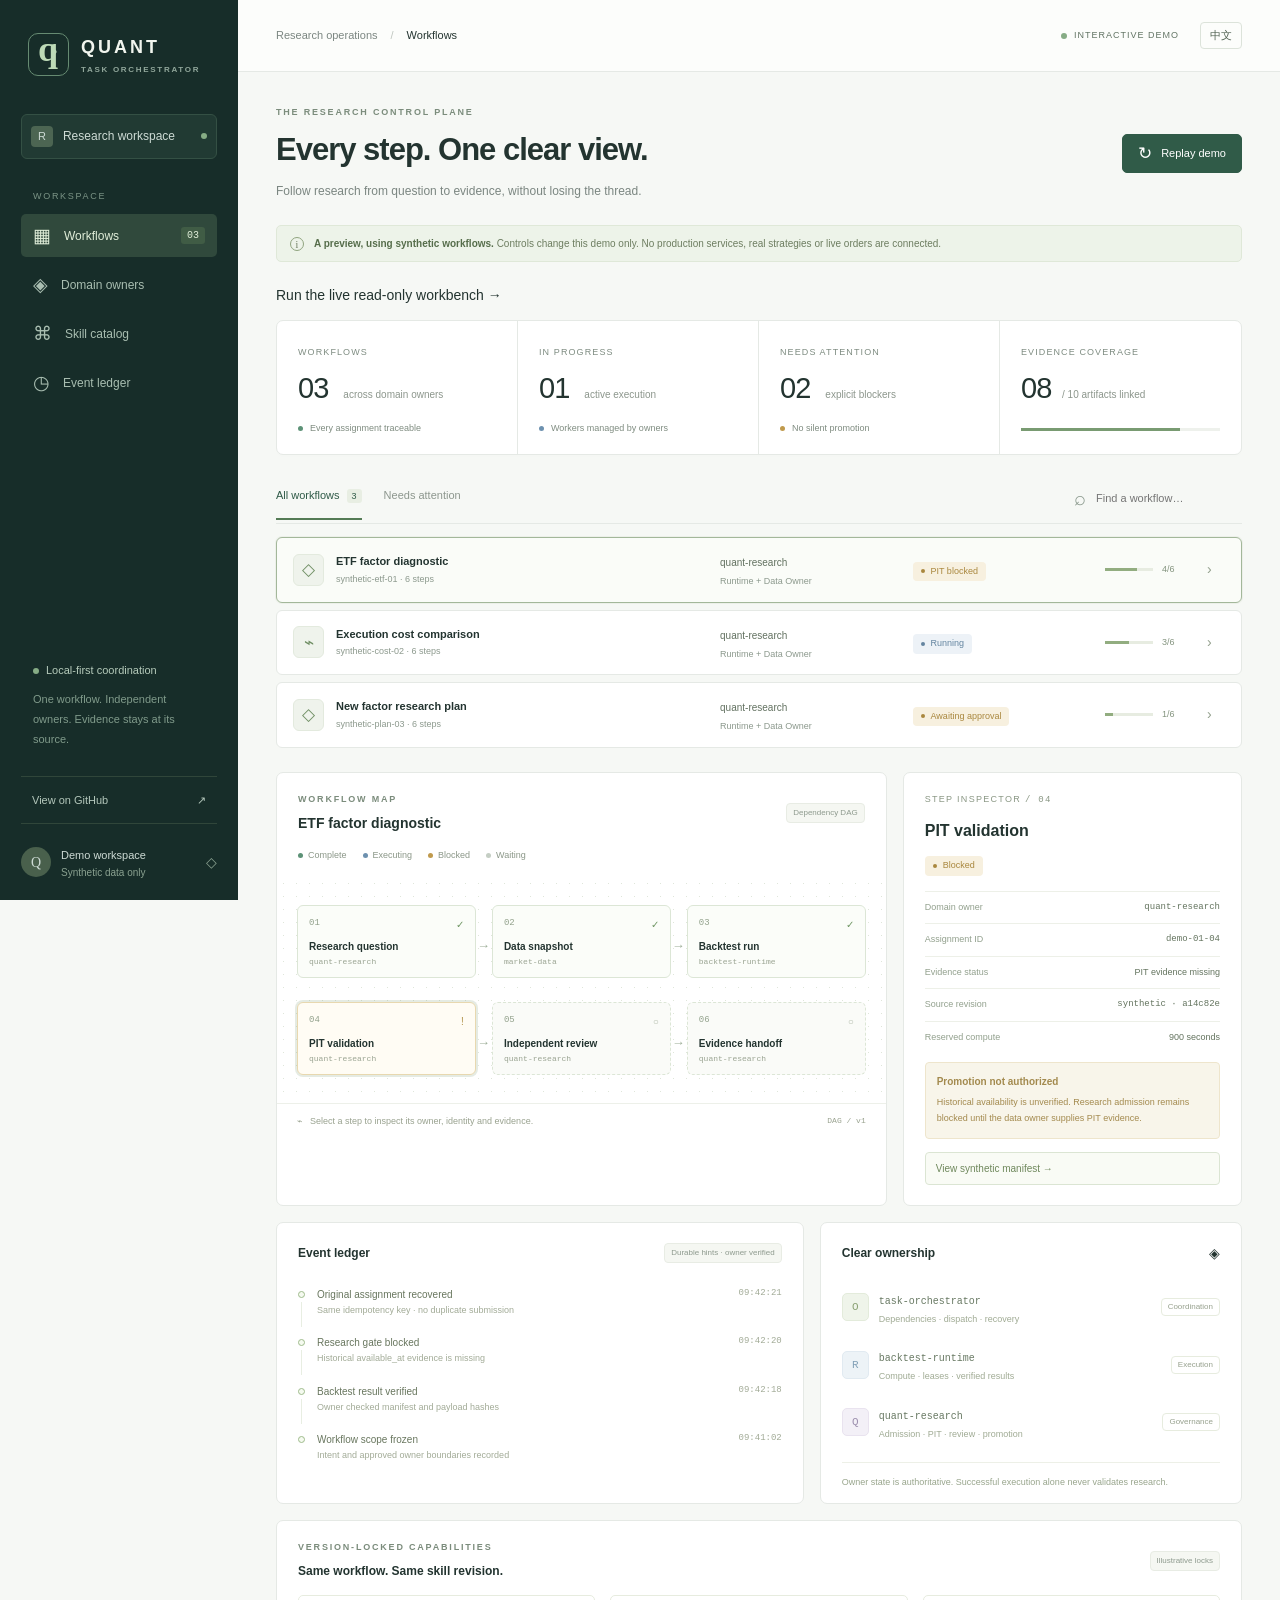
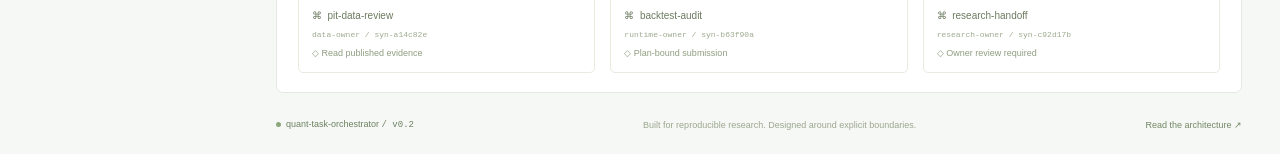
==== commit 62056216: "feat: add live research workbench and bounded owner integrations" ====
--- a/site/index.html
+++ b/site/index.html
@@ -107,6 +107,13 @@
             >
           </p>
         </div>
+        <p class="live-demo-link">
+          <a
+            href="https://github.com/runchengxie/quant-task-orchestrator/blob/main/docs/live-workbench.md"
+            data-i18n="liveSetup"
+            >Run the live read-only workbench →</a
+          >
+        </p>
         <section class="metrics" aria-label="Workflow overview">
           <article>
             <span data-i18n="totalWorkflows">WORKFLOWS</span>
@@ -288,7 +295,7 @@
         <footer>
           <span
             ><span class="footer-dot"></span>quant-task-orchestrator
-            <span class="mono">/ v0.1</span></span
+            <span class="mono">/ v0.2</span></span
           ><span data-i18n="footer"
             >Built for reproducible research. Designed around explicit
             boundaries.</span
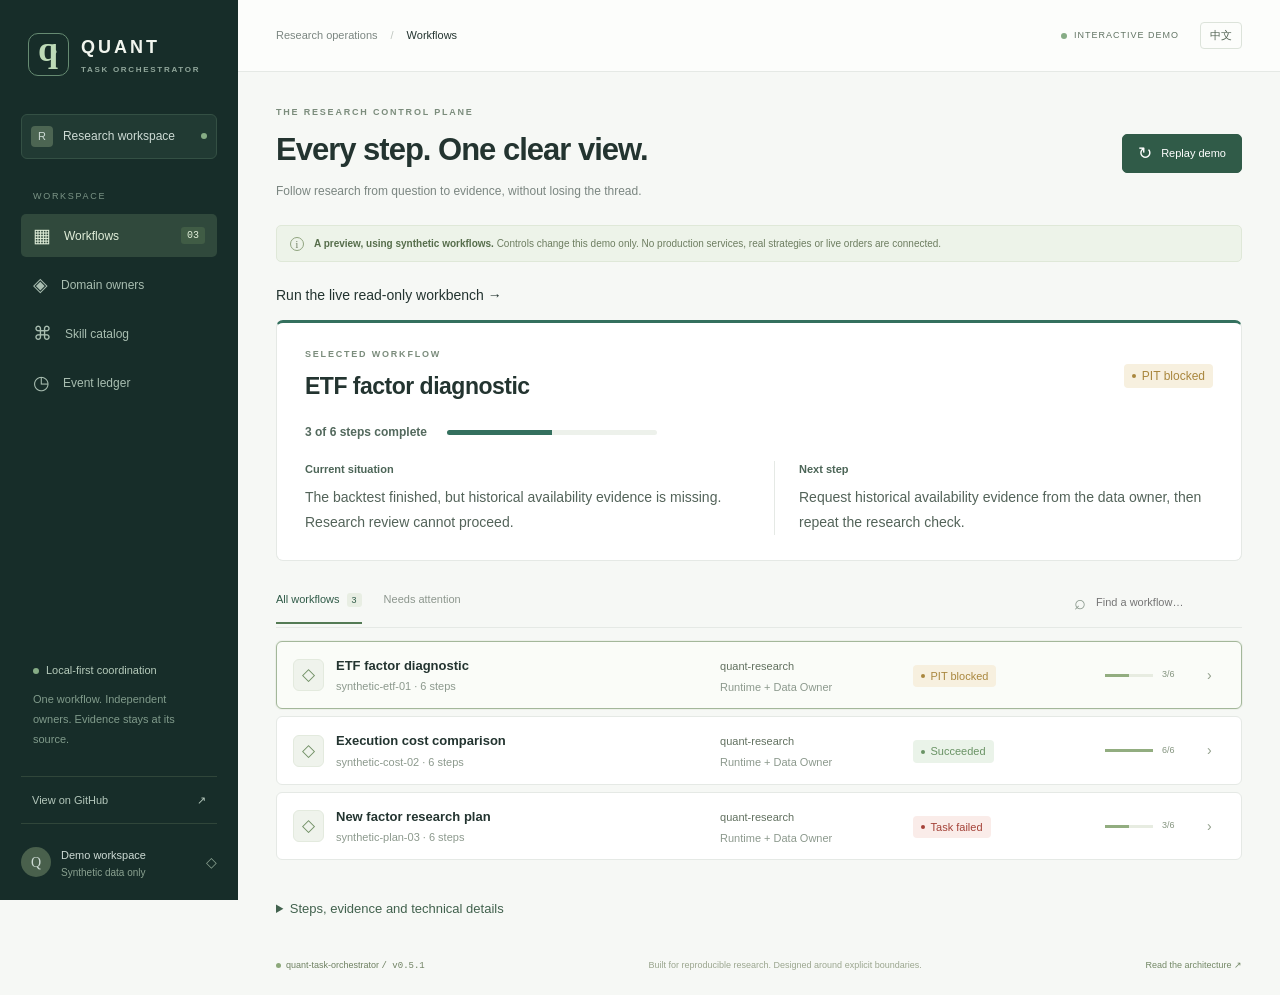
==== commit d80df602: "feat: simplify research workflow GUI and synthetic demo" ====
--- a/site/index.html
+++ b/site/index.html
@@ -114,48 +114,7 @@
             >Run the live read-only workbench →</a
           >
         </p>
-        <section class="metrics" aria-label="Workflow overview">
-          <article>
-            <span data-i18n="totalWorkflows">WORKFLOWS</span>
-            <div>
-              03 <small data-i18n="acrossOwners">across domain owners</small>
-            </div>
-            <div class="metric-line">
-              <i class="teal"></i
-              ><span data-i18n="tracked">Every assignment traceable</span>
-            </div>
-          </article>
-          <article>
-            <span data-i18n="running">IN PROGRESS</span>
-            <div id="running-count">
-              01 <small data-i18n="activeExecution">active execution</small>
-            </div>
-            <div class="metric-line">
-              <i class="blue"></i
-              ><span data-i18n="ownerManaged">Workers managed by owners</span>
-            </div>
-          </article>
-          <article>
-            <span data-i18n="needsAttention">NEEDS ATTENTION</span>
-            <div id="attention-count">
-              02 <small data-i18n="explicitBlockers">explicit blockers</small>
-            </div>
-            <div class="metric-line">
-              <i class="amber"></i
-              ><span data-i18n="noSilent">No silent promotion</span>
-            </div>
-          </article>
-          <article>
-            <span data-i18n="evidenceLinks">EVIDENCE COVERAGE</span>
-            <div>
-              08<small>
-                / 10
-                <span data-i18n="linkedArtifacts">artifacts linked</span></small
-              >
-            </div>
-            <div class="mini-progress"><span></span></div>
-          </article>
-        </section>
+        <section id="workflow-summary" class="workflow-summary panel" aria-live="polite"></section>
         <section id="workflows" class="workflow-section">
           <div class="section-heading">
             <div class="tabs">
@@ -182,6 +141,8 @@
           </div>
           <div id="workflow-list" class="workflow-list"></div>
         </section>
+        <details id="advanced-details" class="advanced-details">
+          <summary data-i18n="advancedDetails">Steps, evidence and technical details</summary>
         <section class="detail-grid" aria-label="Selected workflow">
           <article class="panel graph-panel">
             <div class="panel-heading">
@@ -292,10 +253,11 @@
           </div>
           <div id="skill-list" class="skill-list"></div>
         </section>
+        </details>
         <footer>
           <span
             ><span class="footer-dot"></span>quant-task-orchestrator
-            <span class="mono">/ v0.2</span></span
+            <span class="mono">/ v0.5.1</span></span
           ><span data-i18n="footer"
             >Built for reproducible research. Designed around explicit
             boundaries.</span
--- a/site/styles.css
+++ b/site/styles.css
@@ -1249,3 +1249,36 @@
     padding-right: 17px;
   }
 }
+/* Research decisions lead; implementation details remain available on demand. */
+.workflow-summary { padding: 25px 28px; margin: 0 0 26px; border-top: 3px solid var(--green); }
+.summary-title { display: flex; justify-content: space-between; align-items: center; gap: 16px; }
+.summary-title h2 { font-size: 23px; letter-spacing: -.5px; }
+.summary-title .pill { font-size: 12px; }
+.summary-progress { display: flex; align-items: center; gap: 20px; margin: 20px 0; font-size: 12px; color: #53695d; }
+.summary-progress .track { height: 5px; flex: 1; max-width: 210px; background: #edf1eb; border-radius: 4px; overflow: hidden; }
+.summary-progress .track span { display: block; height: 100%; background: var(--green); }
+.summary-copy { display: grid; grid-template-columns: 1fr 1fr; gap: 30px; }
+.summary-copy h3 { font-size: 11px; margin: 0 0 7px; color: #4c6557; }
+.summary-copy p { margin: 0; color: #536359; font-size: 14px; line-height: 1.8; }
+.next-step { padding-left: 24px; border-left: 1px solid var(--line); }
+.advanced-details { margin-top: 24px; }
+.advanced-details > summary, .technical-details > summary { cursor: pointer; color: #42624e; font-size: 13px; padding: 15px 0; }
+.technical-details > summary { font-size: 11px; }
+.pill.failed { background: #faece9; color: #a44238; }
+.node.failed { background: #fff5f2; border-color: #daa49a; }
+.node.failed .node-state { color: #a44238; }
+.workflow-name strong { font-size: 13px; }
+.workflow-name small, .row-owner small, .row-owner > span { font-size: 11px; }
+.workflow-row .pill { font-size: 11px; }
+@media (max-width: 560px) {
+  .workflow-summary { padding: 20px; }
+  .summary-title { align-items: flex-start; }
+  .summary-title h2 { font-size: 20px; }
+  .summary-title .pill { font-size: 10px; }
+  .summary-copy { grid-template-columns: 1fr; gap: 18px; }
+  .next-step { border-left: 0; border-top: 1px solid var(--line); padding: 16px 0 0; }
+  .summary-progress { gap: 10px; flex-wrap: wrap; }
+  .workflow-name strong { font-size: 11px; }
+  .workflow-name small { font-size: 9px; }
+  .workflow-row .pill { font-size: 9px; }
+}
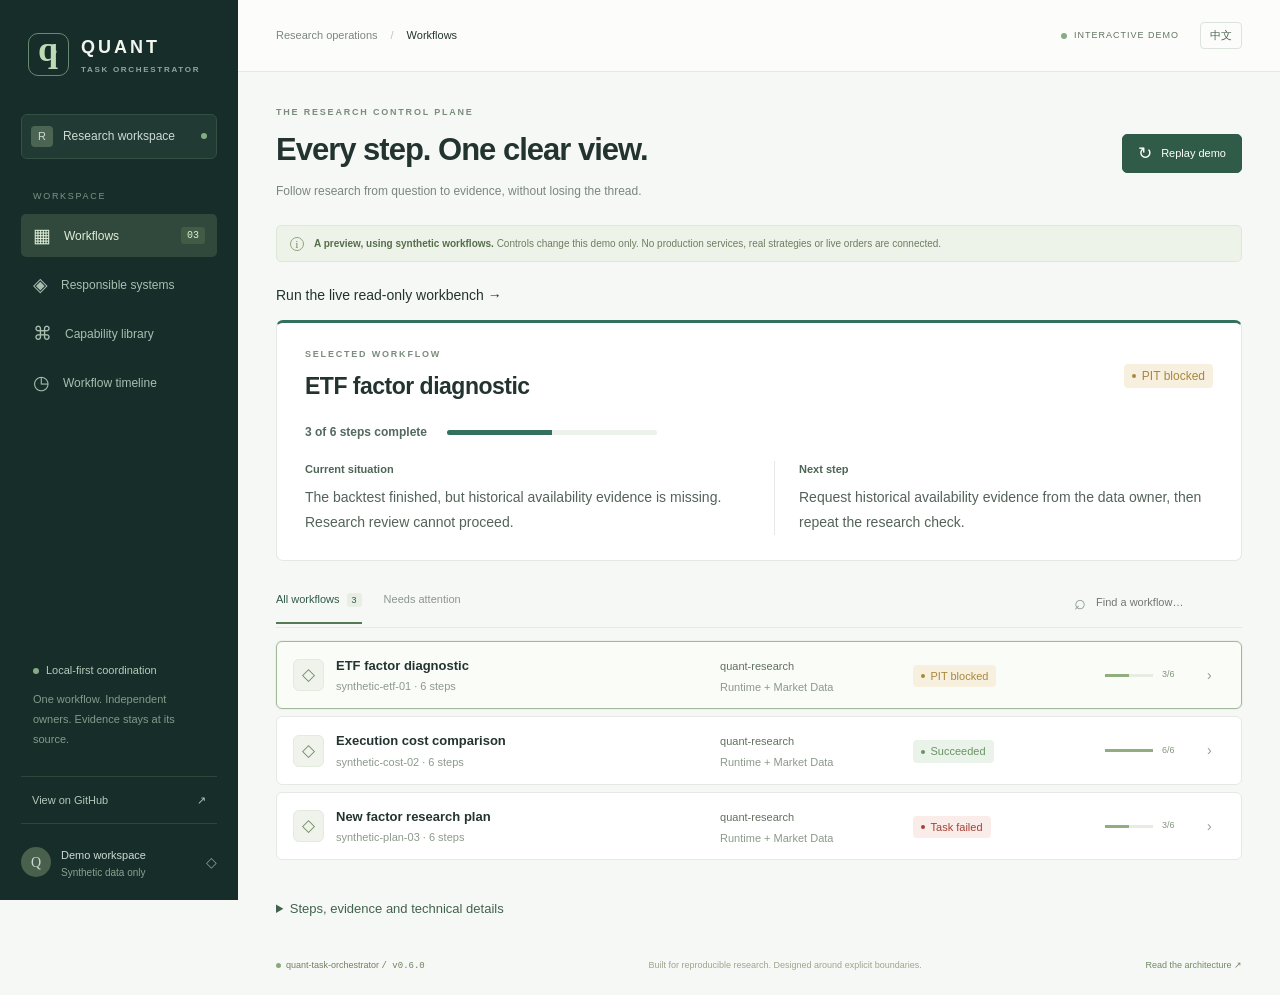
==== commit e7cc099b: "feat: explain research workflows and validate comparison and shadow evidence" ====
--- a/site/index.html
+++ b/site/index.html
@@ -32,11 +32,11 @@
           ><span>▦</span><span data-i18n="workflows">Workflows</span
           ><span class="nav-count">03</span></a
         ><a class="nav-item" href="#owners"
-          ><span>◈</span><span data-i18n="owners">Domain owners</span></a
+          ><span>◈</span><span data-i18n="owners">Responsible systems</span></a
         ><a class="nav-item" href="#skills"
-          ><span>⌘</span><span data-i18n="skills">Skill catalog</span></a
+          ><span>⌘</span><span data-i18n="skills">Capability library</span></a
         ><a class="nav-item" href="#activity"
-          ><span>◷</span><span data-i18n="activity">Event ledger</span></a
+          ><span>◷</span><span data-i18n="activity">Workflow timeline</span></a
         >
       </nav>
       <div class="sidebar-note">
@@ -187,18 +187,20 @@
         <section class="bottom-grid">
           <article id="activity" class="panel ledger">
             <div class="panel-heading">
-              <h2 data-i18n="recentEvents">Event ledger</h2>
+              <h2 data-i18n="recentEvents">Workflow timeline</h2>
               <span class="subtle-tag" data-i18n="durableHints"
                 >Durable hints · owner verified</span
               >
             </div>
+            <p class="owner-footnote" data-i18n="timelineHelp"></p>
             <div id="events"></div>
           </article>
           <article id="owners" class="panel owner-panel">
             <div class="panel-heading">
-              <h2 data-i18n="ownership">Clear ownership</h2>
+              <h2 data-i18n="ownership">Responsible systems</h2>
               <span>◈</span>
             </div>
+            <p class="owner-footnote" data-i18n="ownersHelp"></p>
             <div class="owner">
               <span class="owner-icon">O</span>
               <div>
@@ -244,20 +246,21 @@
                 VERSION-LOCKED CAPABILITIES
               </div>
               <h2 data-i18n="skillTitle">
-                Same workflow. Same skill revision.
+                Capability library
               </h2>
             </div>
             <span class="subtle-tag" data-i18n="syntheticLocks"
               >Illustrative locks</span
             >
           </div>
+          <p class="owner-footnote" data-i18n="skillsHelp"></p>
           <div id="skill-list" class="skill-list"></div>
         </section>
         </details>
         <footer>
           <span
             ><span class="footer-dot"></span>quant-task-orchestrator
-            <span class="mono">/ v0.5.1</span></span
+            <span class="mono">/ v0.6.0</span></span
           ><span data-i18n="footer"
             >Built for reproducible research. Designed around explicit
             boundaries.</span
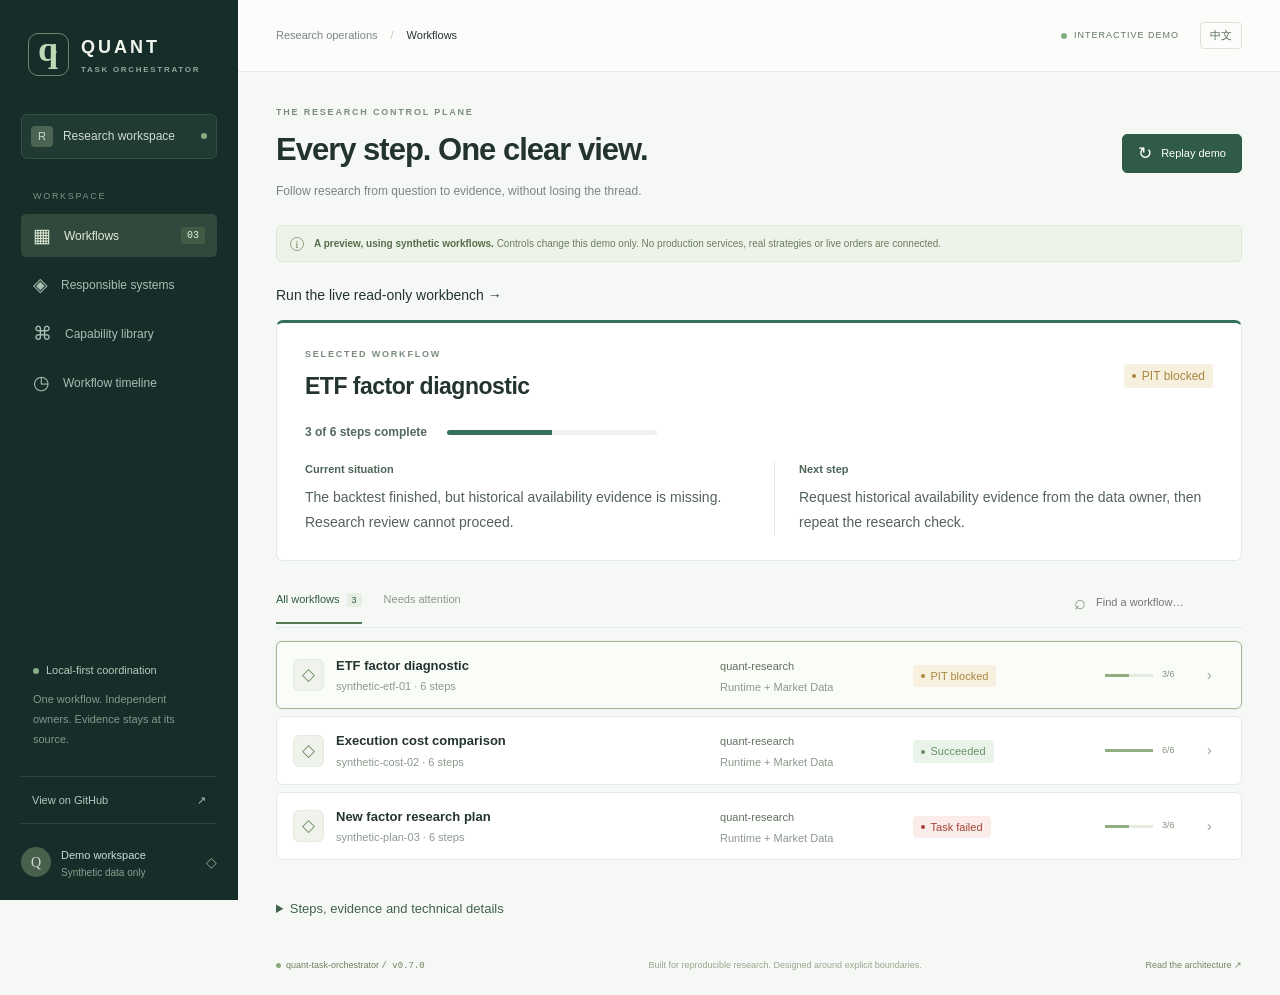
==== commit 707498c5: "feat: connect Owner results to cached comparison and recorded rechecks" ====
--- a/site/index.html
+++ b/site/index.html
@@ -260,7 +260,7 @@
         <footer>
           <span
             ><span class="footer-dot"></span>quant-task-orchestrator
-            <span class="mono">/ v0.6.0</span></span
+            <span class="mono">/ v0.7.0</span></span
           ><span data-i18n="footer"
             >Built for reproducible research. Designed around explicit
             boundaries.</span
